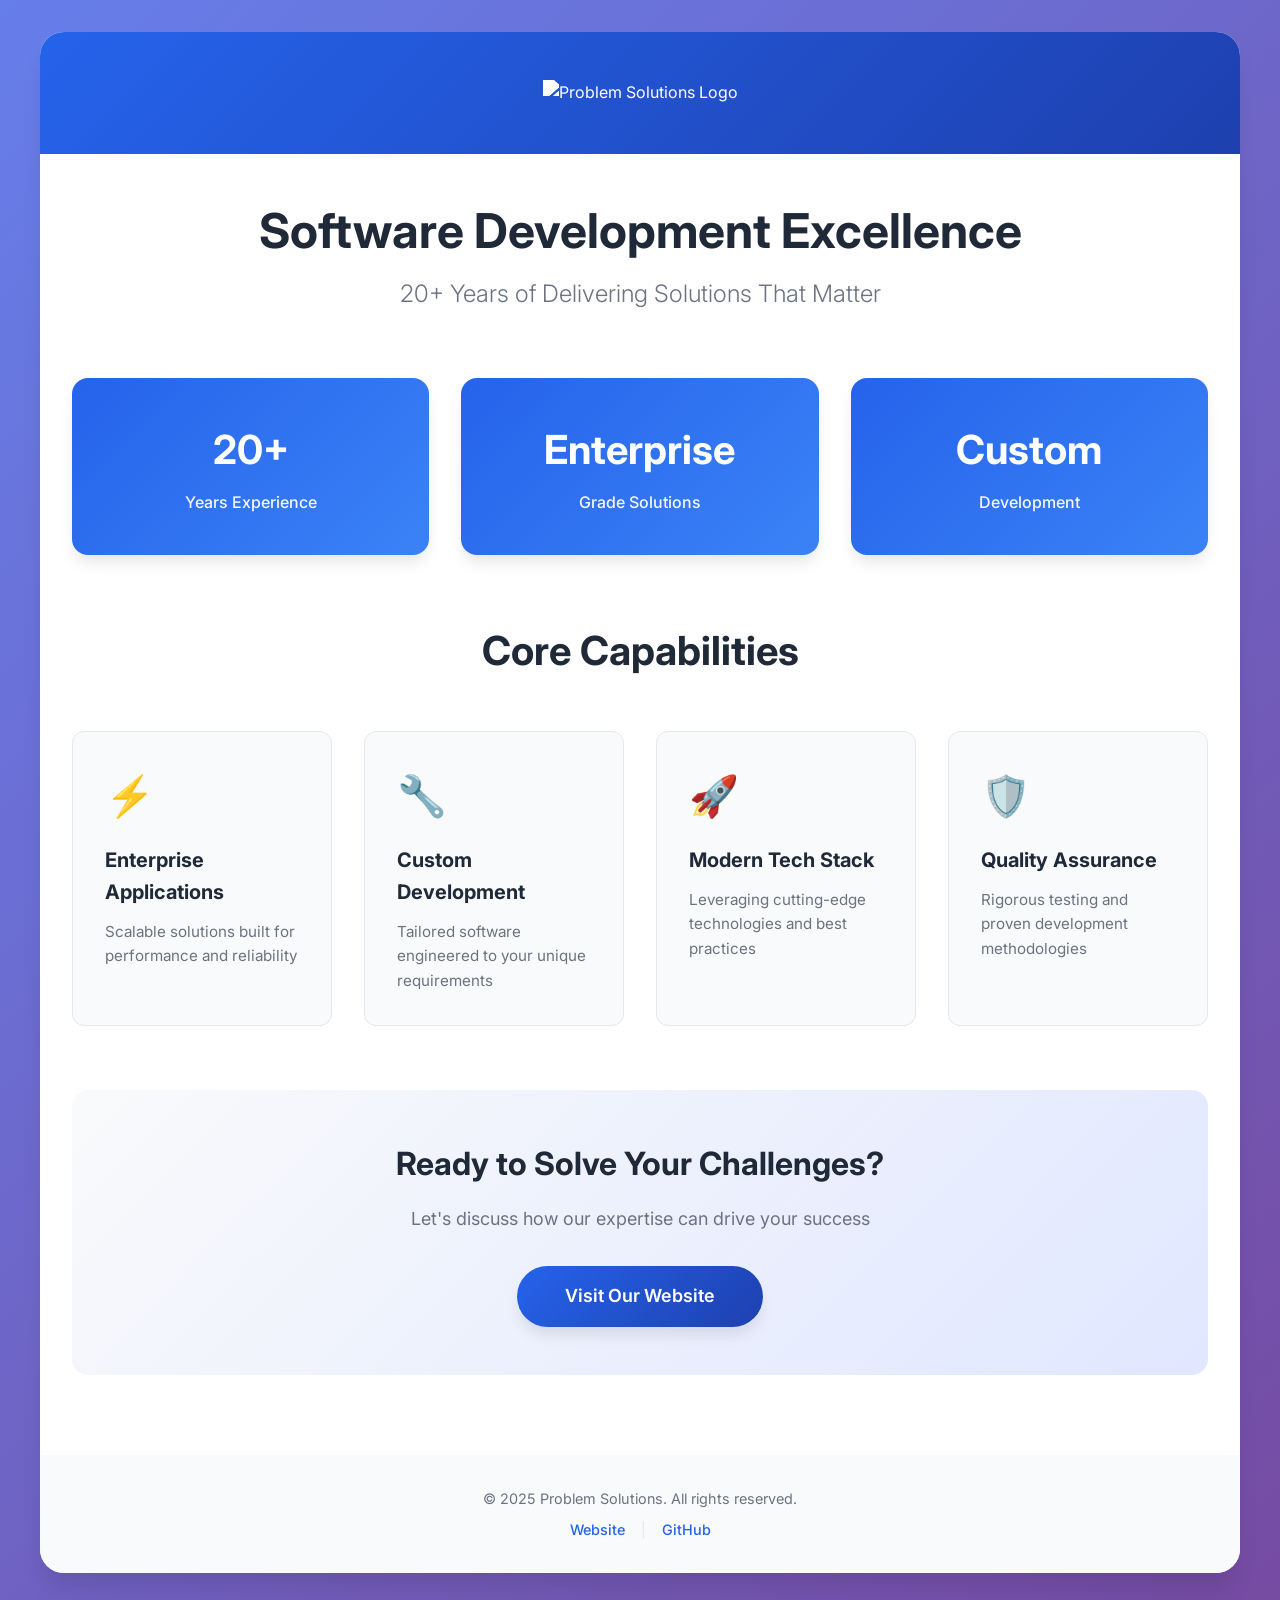
==== index.html @ 4a6b7ac7 "Launch professional GitHub page redesign Created modern, responsive landing page showcasing 20+ year" ====
<!DOCTYPE html>
<html lang="en">
<head>
    <meta charset="UTF-8">
    <meta name="viewport" content="width=device-width, initial-scale=1.0">
    <meta name="description" content="Problem Solutions - 20+ years of software development excellence. Enterprise solutions, custom development, and technical expertise.">
    <title>Problem Solutions - Software Development Excellence</title>
    <link rel="stylesheet" href="styles.css">
    <link rel="preconnect" href="https://fonts.googleapis.com">
    <link rel="preconnect" href="https://fonts.gstatic.com" crossorigin>
    <link href="https://fonts.googleapis.com/css2?family=Inter:wght@300;400;600;700&display=swap" rel="stylesheet">
</head>
<body>
    <div class="container">
        <header>
            <img src="https://problemsolutions.net/wp-content/uploads/2023/04/ps_logo_blue_white.svg" alt="Problem Solutions Logo" class="logo">
        </header>

        <main>
            <section class="hero">
                <h1>Software Development Excellence</h1>
                <p class="tagline">20+ Years of Delivering Solutions That Matter</p>
            </section>

            <section class="expertise">
                <div class="stat-grid">
                    <div class="stat-card">
                        <div class="stat-number">20+</div>
                        <div class="stat-label">Years Experience</div>
                    </div>
                    <div class="stat-card">
                        <div class="stat-number">Enterprise</div>
                        <div class="stat-label">Grade Solutions</div>
                    </div>
                    <div class="stat-card">
                        <div class="stat-number">Custom</div>
                        <div class="stat-label">Development</div>
                    </div>
                </div>
            </section>

            <section class="capabilities">
                <h2>Core Capabilities</h2>
                <div class="capabilities-grid">
                    <div class="capability">
                        <div class="capability-icon">⚡</div>
                        <h3>Enterprise Applications</h3>
                        <p>Scalable solutions built for performance and reliability</p>
                    </div>
                    <div class="capability">
                        <div class="capability-icon">🔧</div>
                        <h3>Custom Development</h3>
                        <p>Tailored software engineered to your unique requirements</p>
                    </div>
                    <div class="capability">
                        <div class="capability-icon">🚀</div>
                        <h3>Modern Tech Stack</h3>
                        <p>Leveraging cutting-edge technologies and best practices</p>
                    </div>
                    <div class="capability">
                        <div class="capability-icon">🛡️</div>
                        <h3>Quality Assurance</h3>
                        <p>Rigorous testing and proven development methodologies</p>
                    </div>
                </div>
            </section>

            <section class="cta">
                <h2>Ready to Solve Your Challenges?</h2>
                <p>Let's discuss how our expertise can drive your success</p>
                <a href="https://www.problemsolutions.net" class="cta-button" target="_blank" rel="noopener">Visit Our Website</a>
            </section>
        </main>

        <footer>
            <p>&copy; 2025 Problem Solutions. All rights reserved.</p>
            <p class="footer-links">
                <a href="https://www.problemsolutions.net" target="_blank" rel="noopener">Website</a>
                <span class="separator">|</span>
                <a href="https://github.com/problemsolutions" target="_blank" rel="noopener">GitHub</a>
            </p>
        </footer>
    </div>
</body>
</html>
---- styles.css ----
* {
    margin: 0;
    padding: 0;
    box-sizing: border-box;
}

:root {
    --primary-color: #2563eb;
    --secondary-color: #1e40af;
    --accent-color: #3b82f6;
    --text-primary: #1f2937;
    --text-secondary: #6b7280;
    --bg-light: #f9fafb;
    --bg-white: #ffffff;
    --border-color: #e5e7eb;
    --shadow: 0 10px 15px -3px rgba(0, 0, 0, 0.1);
    --shadow-lg: 0 20px 25px -5px rgba(0, 0, 0, 0.1);
}

body {
    font-family: 'Inter', -apple-system, BlinkMacSystemFont, 'Segoe UI', Roboto, Oxygen, Ubuntu, sans-serif;
    color: var(--text-primary);
    background: linear-gradient(135deg, #667eea 0%, #764ba2 100%);
    min-height: 100vh;
    padding: 2rem 1rem;
    line-height: 1.6;
}

.container {
    max-width: 1200px;
    margin: 0 auto;
    background: var(--bg-white);
    border-radius: 24px;
    box-shadow: var(--shadow-lg);
    overflow: hidden;
}

/* Header */
header {
    background: linear-gradient(135deg, var(--primary-color) 0%, var(--secondary-color) 100%);
    padding: 3rem 2rem;
    text-align: center;
}

.logo {
    max-width: 300px;
    height: auto;
    filter: brightness(0) invert(1);
}

/* Main Content */
main {
    padding: 3rem 2rem;
}

/* Hero Section */
.hero {
    text-align: center;
    margin-bottom: 4rem;
}

.hero h1 {
    font-size: 3rem;
    font-weight: 700;
    color: var(--text-primary);
    margin-bottom: 1rem;
    line-height: 1.2;
}

.tagline {
    font-size: 1.5rem;
    color: var(--text-secondary);
    font-weight: 300;
}

/* Expertise Stats */
.expertise {
    margin-bottom: 4rem;
}

.stat-grid {
    display: grid;
    grid-template-columns: repeat(auto-fit, minmax(200px, 1fr));
    gap: 2rem;
    margin-top: 2rem;
}

.stat-card {
    background: linear-gradient(135deg, var(--primary-color) 0%, var(--accent-color) 100%);
    padding: 2.5rem 1.5rem;
    border-radius: 16px;
    text-align: center;
    color: white;
    box-shadow: var(--shadow);
    transition: transform 0.3s ease, box-shadow 0.3s ease;
}

.stat-card:hover {
    transform: translateY(-5px);
    box-shadow: var(--shadow-lg);
}

.stat-number {
    font-size: 2.5rem;
    font-weight: 700;
    margin-bottom: 0.5rem;
}

.stat-label {
    font-size: 1rem;
    opacity: 0.95;
    font-weight: 500;
}

/* Capabilities Section */
.capabilities {
    margin-bottom: 4rem;
}

.capabilities h2 {
    font-size: 2.5rem;
    text-align: center;
    margin-bottom: 3rem;
    color: var(--text-primary);
}

.capabilities-grid {
    display: grid;
    grid-template-columns: repeat(auto-fit, minmax(250px, 1fr));
    gap: 2rem;
}

.capability {
    background: var(--bg-light);
    padding: 2rem;
    border-radius: 12px;
    border: 1px solid var(--border-color);
    transition: all 0.3s ease;
}

.capability:hover {
    border-color: var(--primary-color);
    box-shadow: var(--shadow);
    transform: translateY(-3px);
}

.capability-icon {
    font-size: 2.5rem;
    margin-bottom: 1rem;
}

.capability h3 {
    font-size: 1.25rem;
    margin-bottom: 0.75rem;
    color: var(--text-primary);
}

.capability p {
    color: var(--text-secondary);
    font-size: 0.95rem;
}

/* CTA Section */
.cta {
    text-align: center;
    background: linear-gradient(135deg, var(--bg-light) 0%, #e0e7ff 100%);
    padding: 3rem 2rem;
    border-radius: 16px;
    margin-bottom: 2rem;
}

.cta h2 {
    font-size: 2rem;
    margin-bottom: 1rem;
    color: var(--text-primary);
}

.cta p {
    font-size: 1.125rem;
    color: var(--text-secondary);
    margin-bottom: 2rem;
}

.cta-button {
    display: inline-block;
    background: linear-gradient(135deg, var(--primary-color) 0%, var(--secondary-color) 100%);
    color: white;
    padding: 1rem 3rem;
    border-radius: 50px;
    text-decoration: none;
    font-weight: 600;
    font-size: 1.125rem;
    transition: all 0.3s ease;
    box-shadow: var(--shadow);
}

.cta-button:hover {
    transform: translateY(-2px);
    box-shadow: var(--shadow-lg);
}

/* Footer */
footer {
    background: var(--bg-light);
    padding: 2rem;
    text-align: center;
    color: var(--text-secondary);
    font-size: 0.9rem;
}

.footer-links {
    margin-top: 0.5rem;
}

.footer-links a {
    color: var(--primary-color);
    text-decoration: none;
    font-weight: 500;
    transition: color 0.3s ease;
}

.footer-links a:hover {
    color: var(--secondary-color);
}

.separator {
    margin: 0 0.75rem;
    color: var(--border-color);
}

/* Responsive Design */
@media (max-width: 768px) {
    body {
        padding: 1rem 0.5rem;
    }

    .container {
        border-radius: 16px;
    }

    header {
        padding: 2rem 1rem;
    }

    .logo {
        max-width: 200px;
    }

    main {
        padding: 2rem 1.5rem;
    }

    .hero h1 {
        font-size: 2rem;
    }

    .tagline {
        font-size: 1.125rem;
    }

    .stat-grid {
        grid-template-columns: 1fr;
        gap: 1rem;
    }

    .capabilities h2 {
        font-size: 2rem;
    }

    .capabilities-grid {
        grid-template-columns: 1fr;
        gap: 1rem;
    }

    .cta h2 {
        font-size: 1.5rem;
    }

    .cta p {
        font-size: 1rem;
    }

    .cta-button {
        padding: 0.875rem 2rem;
        font-size: 1rem;
    }
}

@media (max-width: 480px) {
    .hero h1 {
        font-size: 1.75rem;
    }

    .stat-number {
        font-size: 2rem;
    }

    .capability-icon {
        font-size: 2rem;
    }
}
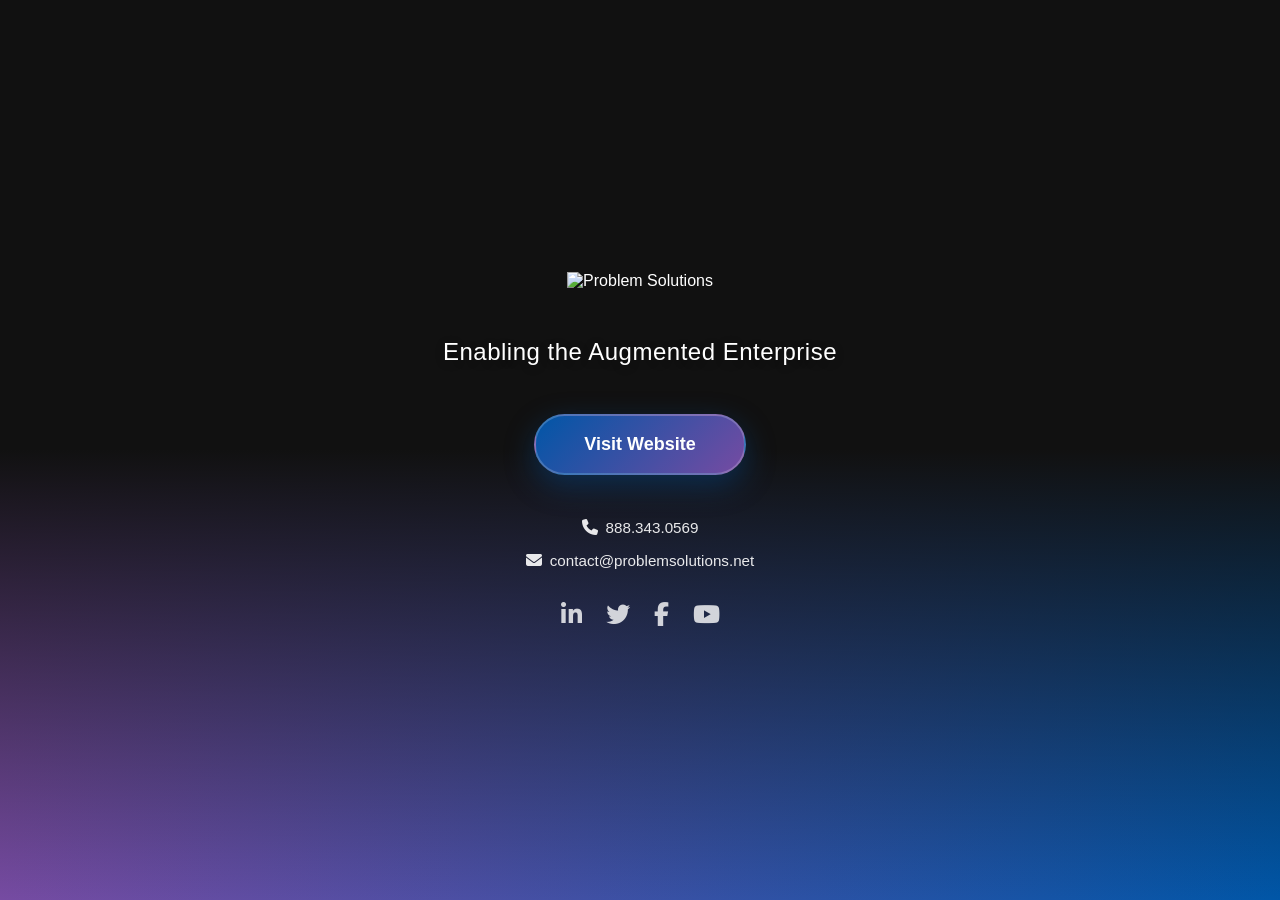
==== commit 5c2d72a4: "Simplify landing page with minimal design and contact info - Streamlined layout: logo, tagline, CTA " ====
--- a/index.html
+++ b/index.html
@@ -3,83 +3,42 @@
 <head>
     <meta charset="UTF-8">
     <meta name="viewport" content="width=device-width, initial-scale=1.0">
-    <meta name="description" content="Problem Solutions - 20+ years of software development excellence. Enterprise solutions, custom development, and technical expertise.">
-    <title>Problem Solutions - Software Development Excellence</title>
+    <meta name="description" content="Problem Solutions - Software development excellence since 2004.">
+    <title>Problem Solutions</title>
     <link rel="stylesheet" href="styles.css">
-    <link rel="preconnect" href="https://fonts.googleapis.com">
-    <link rel="preconnect" href="https://fonts.gstatic.com" crossorigin>
-    <link href="https://fonts.googleapis.com/css2?family=Inter:wght@300;400;600;700&display=swap" rel="stylesheet">
+    <link rel="stylesheet" href="https://cdnjs.cloudflare.com/ajax/libs/font-awesome/6.4.0/css/all.min.css">
 </head>
 <body>
     <div class="container">
-        <header>
-            <img src="https://problemsolutions.net/wp-content/uploads/2023/04/ps_logo_blue_white.svg" alt="Problem Solutions Logo" class="logo">
-        </header>
+        <img src="https://problemsolutions.net/wp-content/uploads/2023/04/ps_logo_blue_white.svg" alt="Problem Solutions" class="logo">
+        <p class="tagline">Enabling the Augmented Enterprise</p>
+        <a href="https://www.problemsolutions.net" class="cta-button">Visit Website</a>
 
-        <main>
-            <section class="hero">
-                <h1>Software Development Excellence</h1>
-                <p class="tagline">20+ Years of Delivering Solutions That Matter</p>
-            </section>
+        <div class="contact-info">
+            <a href="tel:8883430569" class="contact-item">
+                <i class="fas fa-phone"></i>
+                888.343.0569
+            </a>
+            <a href="mailto:contact@problemsolutions.net" class="contact-item">
+                <i class="fas fa-envelope"></i>
+                contact@problemsolutions.net
+            </a>
+        </div>
 
-            <section class="expertise">
-                <div class="stat-grid">
-                    <div class="stat-card">
-                        <div class="stat-number">20+</div>
-                        <div class="stat-label">Years Experience</div>
-                    </div>
-                    <div class="stat-card">
-                        <div class="stat-number">Enterprise</div>
-                        <div class="stat-label">Grade Solutions</div>
-                    </div>
-                    <div class="stat-card">
-                        <div class="stat-number">Custom</div>
-                        <div class="stat-label">Development</div>
-                    </div>
-                </div>
-            </section>
-
-            <section class="capabilities">
-                <h2>Core Capabilities</h2>
-                <div class="capabilities-grid">
-                    <div class="capability">
-                        <div class="capability-icon">⚡</div>
-                        <h3>Enterprise Applications</h3>
-                        <p>Scalable solutions built for performance and reliability</p>
-                    </div>
-                    <div class="capability">
-                        <div class="capability-icon">🔧</div>
-                        <h3>Custom Development</h3>
-                        <p>Tailored software engineered to your unique requirements</p>
-                    </div>
-                    <div class="capability">
-                        <div class="capability-icon">🚀</div>
-                        <h3>Modern Tech Stack</h3>
-                        <p>Leveraging cutting-edge technologies and best practices</p>
-                    </div>
-                    <div class="capability">
-                        <div class="capability-icon">🛡️</div>
-                        <h3>Quality Assurance</h3>
-                        <p>Rigorous testing and proven development methodologies</p>
-                    </div>
-                </div>
-            </section>
-
-            <section class="cta">
-                <h2>Ready to Solve Your Challenges?</h2>
-                <p>Let's discuss how our expertise can drive your success</p>
-                <a href="https://www.problemsolutions.net" class="cta-button" target="_blank" rel="noopener">Visit Our Website</a>
-            </section>
-        </main>
-
-        <footer>
-            <p>&copy; 2025 Problem Solutions. All rights reserved.</p>
-            <p class="footer-links">
-                <a href="https://www.problemsolutions.net" target="_blank" rel="noopener">Website</a>
-                <span class="separator">|</span>
-                <a href="https://github.com/problemsolutions" target="_blank" rel="noopener">GitHub</a>
-            </p>
-        </footer>
+        <div class="social-links">
+            <a href="https://www.linkedin.com/company/problemsolutions/mycompany/" target="_blank" rel="noopener" aria-label="LinkedIn">
+                <i class="fab fa-linkedin-in"></i>
+            </a>
+            <a href="https://twitter.com/prob_sols" target="_blank" rel="noopener" aria-label="Twitter">
+                <i class="fab fa-twitter"></i>
+            </a>
+            <a href="https://www.facebook.com/problemsolutionsllc" target="_blank" rel="noopener" aria-label="Facebook">
+                <i class="fab fa-facebook-f"></i>
+            </a>
+            <a href="https://www.youtube.com/@ProblemSolutions" target="_blank" rel="noopener" aria-label="YouTube">
+                <i class="fab fa-youtube"></i>
+            </a>
+        </div>
     </div>
 </body>
 </html>
--- a/styles.css
+++ b/styles.css
@@ -4,298 +4,156 @@
     box-sizing: border-box;
 }
 
-:root {
-    --primary-color: #2563eb;
-    --secondary-color: #1e40af;
-    --accent-color: #3b82f6;
-    --text-primary: #1f2937;
-    --text-secondary: #6b7280;
-    --bg-light: #f9fafb;
-    --bg-white: #ffffff;
-    --border-color: #e5e7eb;
-    --shadow: 0 10px 15px -3px rgba(0, 0, 0, 0.1);
-    --shadow-lg: 0 20px 25px -5px rgba(0, 0, 0, 0.1);
-}
-
 body {
-    font-family: 'Inter', -apple-system, BlinkMacSystemFont, 'Segoe UI', Roboto, Oxygen, Ubuntu, sans-serif;
-    color: var(--text-primary);
-    background: linear-gradient(135deg, #667eea 0%, #764ba2 100%);
+    font-family: -apple-system, BlinkMacSystemFont, 'Segoe UI', Roboto, Oxygen, Ubuntu, Cantarell, sans-serif;
+    background:
+        linear-gradient(to bottom,
+            #111 0%,
+            #111 50%,
+            transparent 100%
+        ),
+        linear-gradient(to right,
+            #764ba2 0%,
+            #0056A7 100%
+        );
+    color: #fff;
     min-height: 100vh;
-    padding: 2rem 1rem;
-    line-height: 1.6;
+    display: flex;
+    align-items: center;
+    justify-content: center;
+    padding: 2rem;
 }
 
 .container {
-    max-width: 1200px;
-    margin: 0 auto;
-    background: var(--bg-white);
-    border-radius: 24px;
-    box-shadow: var(--shadow-lg);
-    overflow: hidden;
-}
-
-/* Header */
-header {
-    background: linear-gradient(135deg, var(--primary-color) 0%, var(--secondary-color) 100%);
-    padding: 3rem 2rem;
     text-align: center;
+    max-width: 600px;
 }
 
 .logo {
-    max-width: 300px;
+    max-width: 280px;
+    width: 100%;
     height: auto;
-    filter: brightness(0) invert(1);
+    margin-bottom: 3rem;
 }
 
-/* Main Content */
-main {
-    padding: 3rem 2rem;
-}
-
-/* Hero Section */
-.hero {
-    text-align: center;
-    margin-bottom: 4rem;
-}
-
-.hero h1 {
-    font-size: 3rem;
-    font-weight: 700;
-    color: var(--text-primary);
+h1 {
+    font-size: 2.5rem;
+    font-weight: 400;
+    color: #fff;
     margin-bottom: 1rem;
     line-height: 1.2;
 }
 
 .tagline {
     font-size: 1.5rem;
-    color: var(--text-secondary);
-    font-weight: 300;
-}
-
-/* Expertise Stats */
-.expertise {
-    margin-bottom: 4rem;
-}
-
-.stat-grid {
-    display: grid;
-    grid-template-columns: repeat(auto-fit, minmax(200px, 1fr));
-    gap: 2rem;
-    margin-top: 2rem;
-}
-
-.stat-card {
-    background: linear-gradient(135deg, var(--primary-color) 0%, var(--accent-color) 100%);
-    padding: 2.5rem 1.5rem;
-    border-radius: 16px;
-    text-align: center;
-    color: white;
-    box-shadow: var(--shadow);
-    transition: transform 0.3s ease, box-shadow 0.3s ease;
-}
-
-.stat-card:hover {
-    transform: translateY(-5px);
-    box-shadow: var(--shadow-lg);
-}
-
-.stat-number {
-    font-size: 2.5rem;
-    font-weight: 700;
-    margin-bottom: 0.5rem;
-}
-
-.stat-label {
-    font-size: 1rem;
-    opacity: 0.95;
-    font-weight: 500;
-}
-
-/* Capabilities Section */
-.capabilities {
-    margin-bottom: 4rem;
-}
-
-.capabilities h2 {
-    font-size: 2.5rem;
-    text-align: center;
+    color: #fff;
+    font-weight: 400;
     margin-bottom: 3rem;
-    color: var(--text-primary);
-}
-
-.capabilities-grid {
-    display: grid;
-    grid-template-columns: repeat(auto-fit, minmax(250px, 1fr));
-    gap: 2rem;
-}
-
-.capability {
-    background: var(--bg-light);
-    padding: 2rem;
-    border-radius: 12px;
-    border: 1px solid var(--border-color);
-    transition: all 0.3s ease;
-}
-
-.capability:hover {
-    border-color: var(--primary-color);
-    box-shadow: var(--shadow);
-    transform: translateY(-3px);
-}
-
-.capability-icon {
-    font-size: 2.5rem;
-    margin-bottom: 1rem;
-}
-
-.capability h3 {
-    font-size: 1.25rem;
-    margin-bottom: 0.75rem;
-    color: var(--text-primary);
-}
-
-.capability p {
-    color: var(--text-secondary);
-    font-size: 0.95rem;
-}
-
-/* CTA Section */
-.cta {
-    text-align: center;
-    background: linear-gradient(135deg, var(--bg-light) 0%, #e0e7ff 100%);
-    padding: 3rem 2rem;
-    border-radius: 16px;
-    margin-bottom: 2rem;
-}
-
-.cta h2 {
-    font-size: 2rem;
-    margin-bottom: 1rem;
-    color: var(--text-primary);
-}
-
-.cta p {
-    font-size: 1.125rem;
-    color: var(--text-secondary);
-    margin-bottom: 2rem;
+    text-shadow: 0 2px 10px rgba(0, 0, 0, 0.3);
+    letter-spacing: 0.5px;
 }
 
 .cta-button {
     display: inline-block;
-    background: linear-gradient(135deg, var(--primary-color) 0%, var(--secondary-color) 100%);
-    color: white;
-    padding: 1rem 3rem;
-    border-radius: 50px;
+    background: linear-gradient(135deg, #0056A7 0%, #764ba2 100%);
+    color: #fff;
+    padding: 1.125rem 3rem;
     text-decoration: none;
     font-weight: 600;
     font-size: 1.125rem;
     transition: all 0.3s ease;
-    box-shadow: var(--shadow);
+    border-radius: 50px;
+    margin-bottom: 2.5rem;
+    box-shadow: 0 10px 30px rgba(0, 86, 167, 0.4);
+    position: relative;
+    overflow: hidden;
+    border: 2px solid rgba(255, 255, 255, 0.2);
 }
 
 .cta-button:hover {
-    transform: translateY(-2px);
-    box-shadow: var(--shadow-lg);
+    transform: translateY(-3px);
+    box-shadow: 0 15px 40px rgba(0, 86, 167, 0.6);
+    border-color: rgba(255, 255, 255, 0.4);
 }
 
-/* Footer */
-footer {
-    background: var(--bg-light);
-    padding: 2rem;
-    text-align: center;
-    color: var(--text-secondary);
-    font-size: 0.9rem;
+.cta-button:active {
+    transform: translateY(-1px);
 }
 
-.footer-links {
-    margin-top: 0.5rem;
+.contact-info {
+    display: flex;
+    flex-direction: column;
+    gap: 1rem;
+    margin-bottom: 2rem;
 }
 
-.footer-links a {
-    color: var(--primary-color);
+.contact-item {
+    color: rgba(255, 255, 255, 0.9);
     text-decoration: none;
-    font-weight: 500;
-    transition: color 0.3s ease;
+    font-size: 0.95rem;
+    transition: color 0.2s ease;
+    display: flex;
+    align-items: center;
+    justify-content: center;
+    gap: 0.5rem;
 }
 
-.footer-links a:hover {
-    color: var(--secondary-color);
+.contact-item:hover {
+    color: #fff;
 }
 
-.separator {
-    margin: 0 0.75rem;
-    color: var(--border-color);
+.contact-item i {
+    font-size: 1rem;
 }
 
-/* Responsive Design */
+.social-links {
+    display: flex;
+    gap: 1.5rem;
+    justify-content: center;
+}
+
+.social-links a {
+    color: rgba(255, 255, 255, 0.8);
+    font-size: 1.5rem;
+    transition: all 0.2s ease;
+}
+
+.social-links a:hover {
+    color: #fff;
+    transform: translateY(-2px);
+}
+
 @media (max-width: 768px) {
-    body {
-        padding: 1rem 0.5rem;
-    }
-
-    .container {
-        border-radius: 16px;
-    }
-
-    header {
-        padding: 2rem 1rem;
+    h1 {
+        font-size: 2rem;
     }
 
     .logo {
-        max-width: 200px;
-    }
-
-    main {
-        padding: 2rem 1.5rem;
-    }
-
-    .hero h1 {
-        font-size: 2rem;
+        max-width: 220px;
+        margin-bottom: 2rem;
     }
 
     .tagline {
-        font-size: 1.125rem;
-    }
-
-    .stat-grid {
-        grid-template-columns: 1fr;
-        gap: 1rem;
-    }
-
-    .capabilities h2 {
-        font-size: 2rem;
-    }
-
-    .capabilities-grid {
-        grid-template-columns: 1fr;
-        gap: 1rem;
-    }
-
-    .cta h2 {
-        font-size: 1.5rem;
-    }
-
-    .cta p {
         font-size: 1rem;
+        margin-bottom: 2rem;
     }
 
     .cta-button {
-        padding: 0.875rem 2rem;
-        font-size: 1rem;
+        padding: 0.75rem 2rem;
+        font-size: 0.95rem;
     }
 }
 
 @media (max-width: 480px) {
-    .hero h1 {
+    body {
+        padding: 1rem;
+    }
+
+    h1 {
         font-size: 1.75rem;
     }
 
-    .stat-number {
-        font-size: 2rem;
-    }
-
-    .capability-icon {
-        font-size: 2rem;
+    .logo {
+        max-width: 180px;
     }
 }
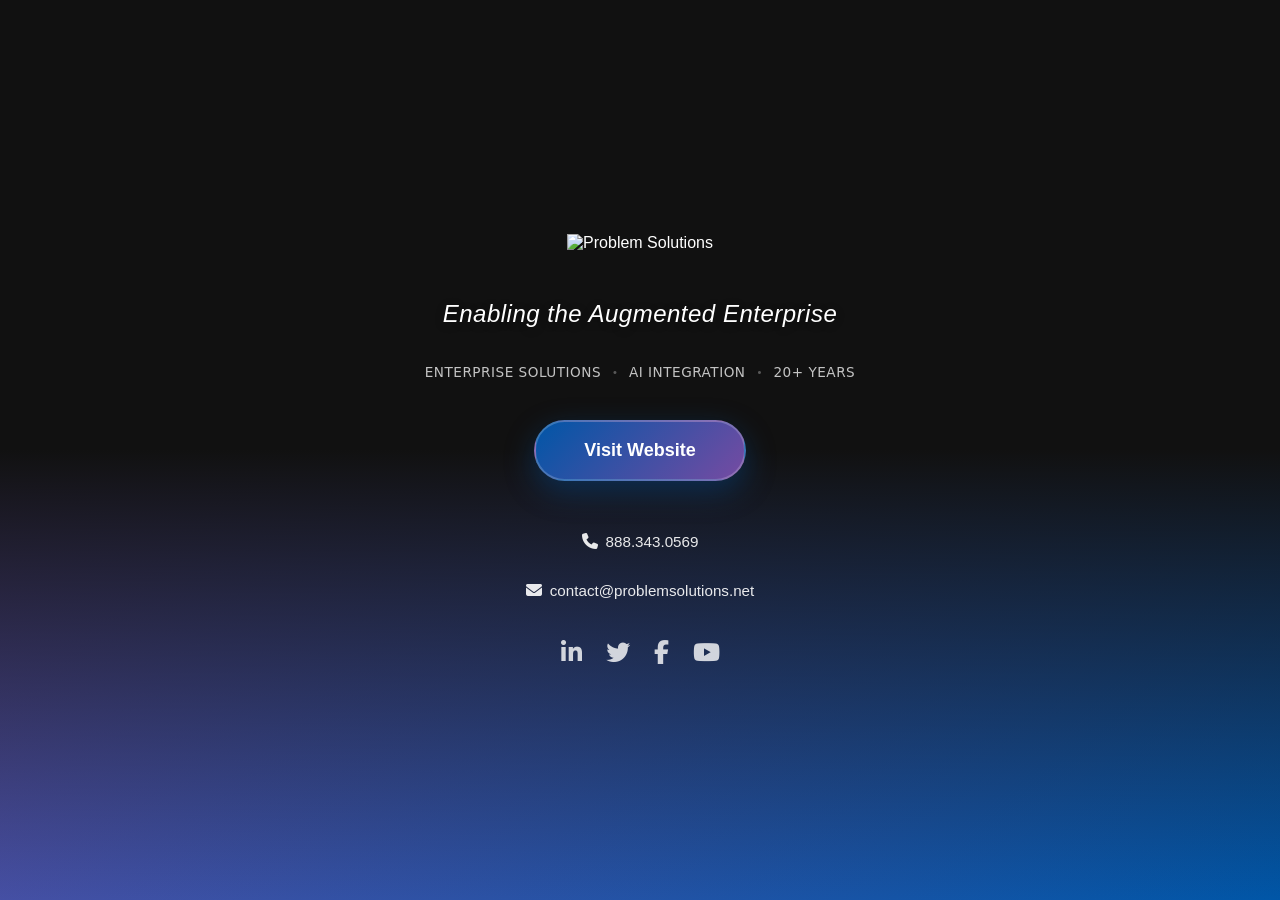
==== commit 59261468: "Add premium interactive features and animations to landing page Features: - Entrance animations: Log" ====
--- a/index.html
+++ b/index.html
@@ -3,26 +3,61 @@
 <head>
     <meta charset="UTF-8">
     <meta name="viewport" content="width=device-width, initial-scale=1.0">
-    <meta name="description" content="Problem Solutions - Software development excellence since 2004.">
-    <title>Problem Solutions</title>
+    <meta name="description" content="Problem Solutions - Software development excellence since 2004. Enabling the Augmented Enterprise with AI integration and enterprise solutions.">
+    <title>Problem Solutions - Enabling the Augmented Enterprise</title>
+
+    <!-- Open Graph Meta Tags -->
+    <meta property="og:title" content="Problem Solutions - Enabling the Augmented Enterprise">
+    <meta property="og:description" content="Software development excellence since 2004. Enterprise solutions, AI integration, and 20+ years of trusted expertise.">
+    <meta property="og:type" content="website">
+    <meta property="og:url" content="https://problemsolutions.github.io">
+    <meta property="og:image" content="https://problemsolutions.net/wp-content/uploads/2023/04/ps_logo_blue_white.svg">
+    <meta property="og:site_name" content="Problem Solutions">
+
+    <!-- Twitter Card Meta Tags -->
+    <meta name="twitter:card" content="summary_large_image">
+    <meta name="twitter:site" content="@prob_sols">
+    <meta name="twitter:title" content="Problem Solutions - Enabling the Augmented Enterprise">
+    <meta name="twitter:description" content="Software development excellence since 2004. Enterprise solutions, AI integration, and 20+ years of trusted expertise.">
+    <meta name="twitter:image" content="https://problemsolutions.net/wp-content/uploads/2023/04/ps_logo_blue_white.svg">
+
+    <link rel="icon" type="image/x-icon" href="https://problemsolutions.net/wp-content/uploads/2023/04/cropped-favicon-32x32.png">
+    <link rel="preload" href="https://problemsolutions.net/wp-content/uploads/2023/04/ps_logo_blue_white.svg" as="image">
+    <style>
+        * { margin: 0; padding: 0; box-sizing: border-box; }
+        body { font-family: -apple-system, BlinkMacSystemFont, 'Segoe UI', Roboto, Oxygen, Ubuntu, Cantarell, sans-serif; background: linear-gradient(to bottom, #111 0%, #111 50%, transparent 100%), linear-gradient(135deg, #764ba2 0%, #0056A7 50%, #764ba2 100%); background-size: 100% 100%, 200% 200%; color: #fff; min-height: 100vh; display: flex; align-items: center; justify-content: center; padding: 2rem; }
+        .container { text-align: center; max-width: 600px; }
+        .logo { max-width: 280px; width: 100%; height: auto; margin-bottom: 3rem; }
+    </style>
     <link rel="stylesheet" href="styles.css">
     <link rel="stylesheet" href="https://cdnjs.cloudflare.com/ajax/libs/font-awesome/6.4.0/css/all.min.css">
 </head>
 <body>
     <div class="container">
         <img src="https://problemsolutions.net/wp-content/uploads/2023/04/ps_logo_blue_white.svg" alt="Problem Solutions" class="logo">
-        <p class="tagline">Enabling the Augmented Enterprise</p>
+        <p class="tagline" id="rotating-tagline">Enabling the Augmented Enterprise</p>
+
+        <div class="value-props">
+            <span class="prop-item">Enterprise Solutions</span>
+            <span class="prop-divider">•</span>
+            <span class="prop-item">AI Integration</span>
+            <span class="prop-divider">•</span>
+            <span class="prop-item">20+ Years</span>
+        </div>
+
         <a href="https://www.problemsolutions.net" class="cta-button">Visit Website</a>
 
         <div class="contact-info">
-            <a href="tel:8883430569" class="contact-item">
+            <div class="contact-item" data-copy="8883430569">
                 <i class="fas fa-phone"></i>
                 888.343.0569
-            </a>
-            <a href="mailto:contact@problemsolutions.net" class="contact-item">
+                <span class="copy-feedback">Copied!</span>
+            </div>
+            <div class="contact-item" data-copy="contact@problemsolutions.net">
                 <i class="fas fa-envelope"></i>
                 contact@problemsolutions.net
-            </a>
+                <span class="copy-feedback">Copied!</span>
+            </div>
         </div>
 
         <div class="social-links">
@@ -40,5 +75,40 @@
             </a>
         </div>
     </div>
+    <script>
+        // Copy to clipboard functionality
+        document.querySelectorAll('.contact-item').forEach(item => {
+            item.addEventListener('click', async () => {
+                const textToCopy = item.getAttribute('data-copy');
+                try {
+                    await navigator.clipboard.writeText(textToCopy);
+                    item.classList.add('copied');
+                    setTimeout(() => item.classList.remove('copied'), 2000);
+                } catch (err) {
+                    console.error('Failed to copy:', err);
+                }
+            });
+        });
+
+        // Tagline rotation
+        const taglines = [
+            'Enabling the Augmented Enterprise',
+            'We Make AI Usable',
+            'Software Excellence Since 2004'
+        ];
+        let currentTagline = 0;
+        const taglineElement = document.getElementById('rotating-tagline');
+
+        function rotateTagline() {
+            taglineElement.style.opacity = '0';
+            setTimeout(() => {
+                currentTagline = (currentTagline + 1) % taglines.length;
+                taglineElement.textContent = taglines[currentTagline];
+                taglineElement.style.opacity = '1';
+            }, 500);
+        }
+
+        setInterval(rotateTagline, 4000);
+    </script>
 </body>
 </html>
--- a/styles.css
+++ b/styles.css
@@ -2,6 +2,40 @@
     margin: 0;
     padding: 0;
     box-sizing: border-box;
+}
+
+@keyframes gradientShift {
+    0% {
+        background-position: 0% 50%;
+    }
+    50% {
+        background-position: 100% 50%;
+    }
+    100% {
+        background-position: 0% 50%;
+    }
+}
+
+@keyframes fadeInUp {
+    from {
+        opacity: 0;
+        transform: translateY(30px);
+    }
+    to {
+        opacity: 1;
+        transform: translateY(0);
+    }
+}
+
+@keyframes fadeInScale {
+    from {
+        opacity: 0;
+        transform: scale(0.9);
+    }
+    to {
+        opacity: 1;
+        transform: scale(1);
+    }
 }
 
 body {
@@ -12,10 +46,13 @@
             #111 50%,
             transparent 100%
         ),
-        linear-gradient(to right,
+        linear-gradient(135deg,
             #764ba2 0%,
-            #0056A7 100%
+            #0056A7 50%,
+            #764ba2 100%
         );
+    background-size: 100% 100%, 200% 200%;
+    animation: gradientShift 15s ease infinite;
     color: #fff;
     min-height: 100vh;
     display: flex;
@@ -30,10 +67,11 @@
 }
 
 .logo {
-    max-width: 280px;
+    max-width: 410px;
     width: 100%;
     height: auto;
     margin-bottom: 3rem;
+    animation: fadeInScale 0.8s ease-out;
 }
 
 h1 {
@@ -48,9 +86,46 @@
     font-size: 1.5rem;
     color: #fff;
     font-weight: 400;
-    margin-bottom: 3rem;
+    font-style: italic;
+    margin-bottom: 2rem;
     text-shadow: 0 2px 10px rgba(0, 0, 0, 0.3);
     letter-spacing: 0.5px;
+    animation: fadeInUp 0.8s ease-out 0.3s both;
+    transition: opacity 0.5s ease;
+    min-height: 2rem;
+}
+
+.value-props {
+    display: flex;
+    align-items: center;
+    justify-content: center;
+    gap: 0.75rem;
+    margin-bottom: 2.5rem;
+    animation: fadeInUp 0.8s ease-out 0.4s both;
+    flex-wrap: wrap;
+}
+
+.prop-item {
+    font-size: 0.85rem;
+    color: rgba(255, 255, 255, 0.75);
+    font-weight: 400;
+    letter-spacing: 0.5px;
+    text-transform: uppercase;
+    font-family: 'Segoe UI', system-ui, sans-serif;
+}
+
+.prop-divider {
+    color: rgba(255, 255, 255, 0.3);
+    font-size: 0.7rem;
+}
+
+@keyframes shine {
+    0% {
+        left: -100%;
+    }
+    100% {
+        left: 100%;
+    }
 }
 
 .cta-button {
@@ -68,6 +143,18 @@
     position: relative;
     overflow: hidden;
     border: 2px solid rgba(255, 255, 255, 0.2);
+    animation: fadeInUp 0.8s ease-out 0.5s both;
+}
+
+.cta-button::before {
+    content: '';
+    position: absolute;
+    top: 0;
+    left: -100%;
+    width: 100%;
+    height: 100%;
+    background: linear-gradient(90deg, transparent, rgba(255, 255, 255, 0.3), transparent);
+    transition: left 0.5s ease;
 }
 
 .cta-button:hover {
@@ -76,6 +163,10 @@
     border-color: rgba(255, 255, 255, 0.4);
 }
 
+.cta-button:hover::before {
+    left: 100%;
+}
+
 .cta-button:active {
     transform: translateY(-1px);
 }
@@ -85,42 +176,106 @@
     flex-direction: column;
     gap: 1rem;
     margin-bottom: 2rem;
+    animation: fadeInUp 0.8s ease-out 0.7s both;
 }
 
 .contact-item {
     color: rgba(255, 255, 255, 0.9);
-    text-decoration: none;
     font-size: 0.95rem;
-    transition: color 0.2s ease;
+    transition: all 0.2s ease;
     display: flex;
     align-items: center;
     justify-content: center;
     gap: 0.5rem;
+    cursor: pointer;
+    position: relative;
+    padding: 0.5rem;
+    border-radius: 4px;
 }
 
 .contact-item:hover {
     color: #fff;
+    background: rgba(255, 255, 255, 0.1);
 }
 
 .contact-item i {
     font-size: 1rem;
 }
 
+.copy-feedback {
+    position: absolute;
+    top: -30px;
+    background: rgba(0, 86, 167, 0.95);
+    color: #fff;
+    padding: 0.25rem 0.75rem;
+    border-radius: 4px;
+    font-size: 0.8rem;
+    opacity: 0;
+    pointer-events: none;
+    transition: opacity 0.3s ease;
+}
+
+.contact-item.copied .copy-feedback {
+    opacity: 1;
+}
+
 .social-links {
     display: flex;
     gap: 1.5rem;
     justify-content: center;
+    animation: fadeInUp 0.8s ease-out 0.9s both;
+}
+
+@keyframes pulse {
+    0%, 100% {
+        transform: scale(1);
+    }
+    50% {
+        transform: scale(1.1);
+    }
 }
 
 .social-links a {
     color: rgba(255, 255, 255, 0.8);
     font-size: 1.5rem;
     transition: all 0.2s ease;
+    position: relative;
+    display: inline-block;
+}
+
+.social-links a i {
+    transition: all 0.3s ease;
+}
+
+.social-links a::after {
+    content: attr(aria-label);
+    position: absolute;
+    bottom: -35px;
+    left: 50%;
+    transform: translateX(-50%);
+    background: rgba(0, 86, 167, 0.95);
+    color: #fff;
+    padding: 0.35rem 0.75rem;
+    border-radius: 4px;
+    font-size: 0.75rem;
+    white-space: nowrap;
+    opacity: 0;
+    pointer-events: none;
+    transition: opacity 0.3s ease;
+    font-family: -apple-system, BlinkMacSystemFont, 'Segoe UI', Roboto, Oxygen, Ubuntu, Cantarell, sans-serif;
 }
 
 .social-links a:hover {
     color: #fff;
-    transform: translateY(-2px);
+}
+
+.social-links a:hover i {
+    animation: pulse 0.6s ease;
+    filter: drop-shadow(0 0 8px rgba(255, 255, 255, 0.6));
+}
+
+.social-links a:hover::after {
+    opacity: 1;
 }
 
 @media (max-width: 768px) {
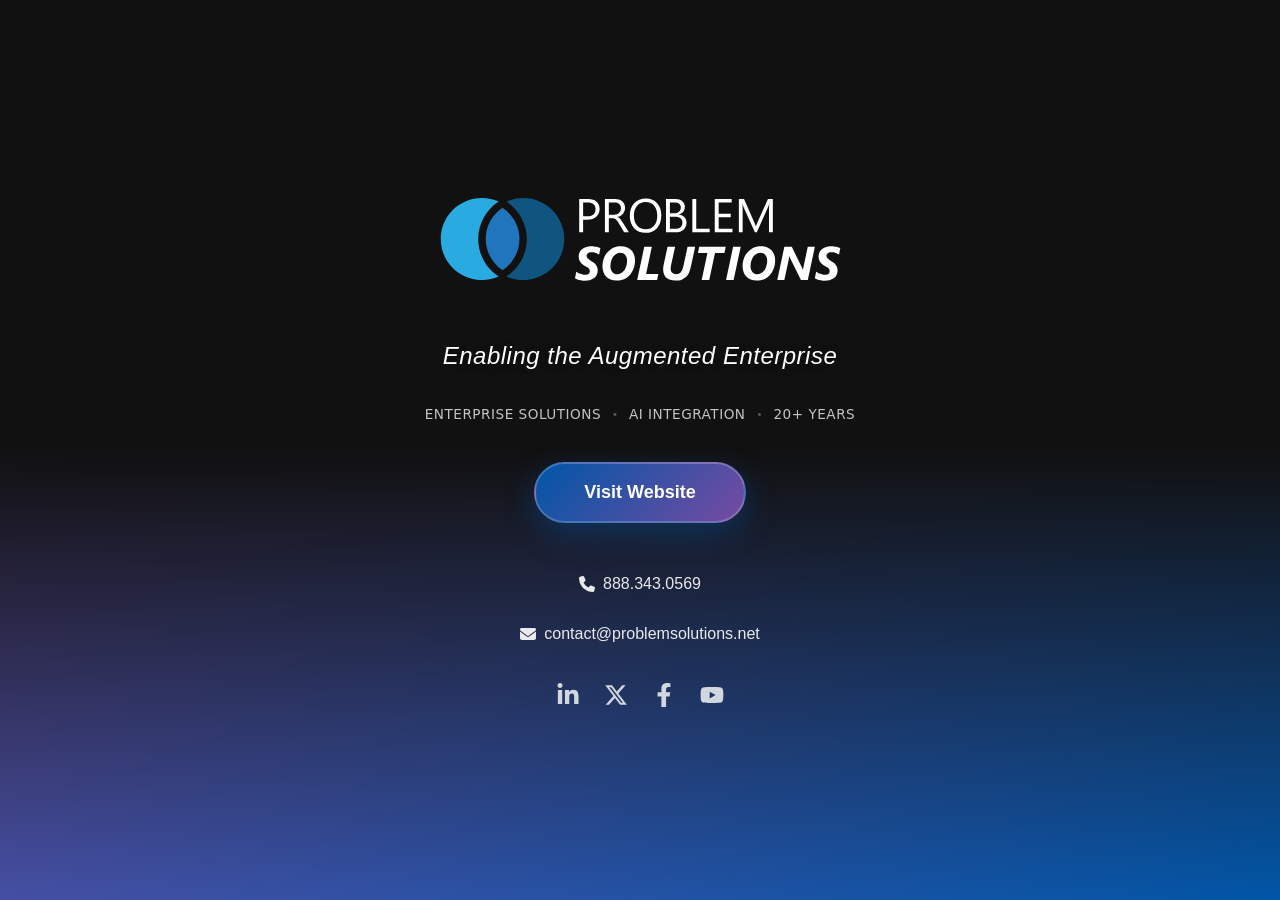
==== commit 0b489617: "Modernize HTML5 structure and optimize performance - Convert to semantic HTML5 elements (main, heade" ====
--- a/index.html
+++ b/index.html
@@ -11,7 +11,7 @@
     <meta property="og:description" content="Software development excellence since 2004. Enterprise solutions, AI integration, and 20+ years of trusted expertise.">
     <meta property="og:type" content="website">
     <meta property="og:url" content="https://problemsolutions.github.io">
-    <meta property="og:image" content="https://problemsolutions.net/wp-content/uploads/2023/04/ps_logo_blue_white.svg">
+    <meta property="og:image" content="https://problemsolutions.github.io/logo.svg">
     <meta property="og:site_name" content="Problem Solutions">
 
     <!-- Twitter Card Meta Tags -->
@@ -19,96 +19,120 @@
     <meta name="twitter:site" content="@prob_sols">
     <meta name="twitter:title" content="Problem Solutions - Enabling the Augmented Enterprise">
     <meta name="twitter:description" content="Software development excellence since 2004. Enterprise solutions, AI integration, and 20+ years of trusted expertise.">
-    <meta name="twitter:image" content="https://problemsolutions.net/wp-content/uploads/2023/04/ps_logo_blue_white.svg">
+    <meta name="twitter:image" content="https://problemsolutions.github.io/logo.svg">
+    <link rel="canonical" href="https://problemsolutions.github.io/">
+    <link rel="icon" type="image/png" href="favicon.png">
+    <link rel="preload" href="logo.svg" as="image" type="image/svg+xml" fetchpriority="high">
+    <link rel="stylesheet" href="styles.css">
 
-    <link rel="icon" type="image/x-icon" href="https://problemsolutions.net/wp-content/uploads/2023/04/cropped-favicon-32x32.png">
-    <link rel="preload" href="https://problemsolutions.net/wp-content/uploads/2023/04/ps_logo_blue_white.svg" as="image">
-    <style>
-        * { margin: 0; padding: 0; box-sizing: border-box; }
-        body { font-family: -apple-system, BlinkMacSystemFont, 'Segoe UI', Roboto, Oxygen, Ubuntu, Cantarell, sans-serif; background: linear-gradient(to bottom, #111 0%, #111 50%, transparent 100%), linear-gradient(135deg, #764ba2 0%, #0056A7 50%, #764ba2 100%); background-size: 100% 100%, 200% 200%; color: #fff; min-height: 100vh; display: flex; align-items: center; justify-content: center; padding: 2rem; }
-        .container { text-align: center; max-width: 600px; }
-        .logo { max-width: 280px; width: 100%; height: auto; margin-bottom: 3rem; }
-    </style>
-    <link rel="stylesheet" href="styles.css">
-    <link rel="stylesheet" href="https://cdnjs.cloudflare.com/ajax/libs/font-awesome/6.4.0/css/all.min.css">
+    <!-- Structured Data -->
+    <script type="application/ld+json">
+    {
+        "@context": "https://schema.org",
+        "@type": "Organization",
+        "name": "Problem Solutions",
+        "url": "https://www.problemsolutions.net",
+        "logo": "https://problemsolutions.github.io/logo.svg",
+        "description": "Software development excellence since 2004. Enabling the Augmented Enterprise with AI integration and enterprise solutions.",
+        "foundingDate": "2004",
+        "telephone": "+1-888-343-0569",
+        "email": "contact@problemsolutions.net",
+        "sameAs": [
+            "https://www.linkedin.com/company/problemsolutions/",
+            "https://twitter.com/prob_sols",
+            "https://www.facebook.com/problemsolutionsllc",
+            "https://www.youtube.com/@ProblemSolutions"
+        ]
+    }
+    </script>
 </head>
 <body>
-    <div class="container">
-        <img src="https://problemsolutions.net/wp-content/uploads/2023/04/ps_logo_blue_white.svg" alt="Problem Solutions" class="logo">
-        <p class="tagline" id="rotating-tagline">Enabling the Augmented Enterprise</p>
+    <main class="container">
+        <header>
+            <img src="logo.svg" alt="Problem Solutions" class="logo" width="410" height="104" decoding="async">
+            <p class="tagline" id="rotating-tagline">Enabling the Augmented Enterprise</p>
 
-        <div class="value-props">
-            <span class="prop-item">Enterprise Solutions</span>
-            <span class="prop-divider">•</span>
-            <span class="prop-item">AI Integration</span>
-            <span class="prop-divider">•</span>
-            <span class="prop-item">20+ Years</span>
-        </div>
+            <div class="value-props" role="list">
+                <span class="prop-item" role="listitem">Enterprise Solutions</span>
+                <span class="prop-divider" aria-hidden="true">•</span>
+                <span class="prop-item" role="listitem">AI Integration</span>
+                <span class="prop-divider" aria-hidden="true">•</span>
+                <span class="prop-item" role="listitem">20+ Years</span>
+            </div>
+        </header>
 
-        <a href="https://www.problemsolutions.net" class="cta-button">Visit Website</a>
+        <section class="cta-section">
+            <a href="https://www.problemsolutions.net" class="cta-button">Visit Website</a>
+        </section>
 
-        <div class="contact-info">
-            <div class="contact-item" data-copy="8883430569">
-                <i class="fas fa-phone"></i>
-                888.343.0569
-                <span class="copy-feedback">Copied!</span>
-            </div>
-            <div class="contact-item" data-copy="contact@problemsolutions.net">
-                <i class="fas fa-envelope"></i>
-                contact@problemsolutions.net
-                <span class="copy-feedback">Copied!</span>
-            </div>
-        </div>
+        <footer>
+            <address class="contact-info">
+                <button type="button" class="contact-item" data-copy="8883430569" aria-label="Copy phone number">
+                    <svg aria-hidden="true" width="16" height="16" viewBox="0 0 512 512" fill="currentColor"><path d="M164.9 24.6c-7.7-18.6-28-28.5-47.4-23.2l-88 24C12.1 30.2 0 46 0 64C0 311.4 200.6 512 448 512c18 0 33.8-12.1 38.6-29.5l24-88c5.3-19.4-4.6-39.7-23.2-47.4l-96-40c-16.3-6.8-35.2-2.1-46.3 11.6L304.7 368C234.3 334.7 177.3 277.7 144 207.3L193.3 167c13.7-11.2 18.4-30 11.6-46.3l-40-96z"/></svg>
+                    <span>888.343.0569</span>
+                    <span class="copy-feedback">Copied!</span>
+                </button>
+                <button type="button" class="contact-item" data-copy="contact@problemsolutions.net" aria-label="Copy email address">
+                    <svg aria-hidden="true" width="16" height="16" viewBox="0 0 512 512" fill="currentColor"><path d="M48 64C21.5 64 0 85.5 0 112c0 15.1 7.1 29.3 19.2 38.4L236.8 313.6c11.4 8.5 27 8.5 38.4 0L492.8 150.4c12.1-9.1 19.2-23.3 19.2-38.4c0-26.5-21.5-48-48-48H48zM0 176V384c0 35.3 28.7 64 64 64H448c35.3 0 64-28.7 64-64V176L294.4 339.2c-22.8 17.1-54 17.1-76.8 0L0 176z"/></svg>
+                    <span>contact@problemsolutions.net</span>
+                    <span class="copy-feedback">Copied!</span>
+                </button>
+            </address>
 
-        <div class="social-links">
-            <a href="https://www.linkedin.com/company/problemsolutions/mycompany/" target="_blank" rel="noopener" aria-label="LinkedIn">
-                <i class="fab fa-linkedin-in"></i>
-            </a>
-            <a href="https://twitter.com/prob_sols" target="_blank" rel="noopener" aria-label="Twitter">
-                <i class="fab fa-twitter"></i>
-            </a>
-            <a href="https://www.facebook.com/problemsolutionsllc" target="_blank" rel="noopener" aria-label="Facebook">
-                <i class="fab fa-facebook-f"></i>
-            </a>
-            <a href="https://www.youtube.com/@ProblemSolutions" target="_blank" rel="noopener" aria-label="YouTube">
-                <i class="fab fa-youtube"></i>
-            </a>
-        </div>
-    </div>
+            <nav class="social-links" aria-label="Social media links">
+                <a href="https://www.linkedin.com/company/problemsolutions/mycompany/" target="_blank" rel="noopener noreferrer" aria-label="LinkedIn">
+                    <svg aria-hidden="true" width="24" height="24" viewBox="0 0 448 512" fill="currentColor"><path d="M100.28 448H7.4V148.9h92.88zM53.79 108.1C24.09 108.1 0 83.5 0 53.8a53.79 53.79 0 0 1 107.58 0c0 29.7-24.1 54.3-53.79 54.3zM447.9 448h-92.68V302.4c0-34.7-.7-79.2-48.29-79.2-48.29 0-55.69 37.7-55.69 76.7V448h-92.78V148.9h89.08v40.8h1.3c12.4-23.5 42.69-48.3 87.88-48.3 94 0 111.28 61.9 111.28 142.3V448z"/></svg>
+                </a>
+                <a href="https://twitter.com/prob_sols" target="_blank" rel="noopener noreferrer" aria-label="Twitter">
+                    <svg aria-hidden="true" width="24" height="24" viewBox="0 0 512 512" fill="currentColor"><path d="M389.2 48h70.6L305.6 224.2 487 464H345L233.7 318.6 106.5 464H35.8L200.7 275.5 26.8 48H172.4L272.9 180.9 389.2 48zM364.4 421.8h39.1L151.1 88h-42L364.4 421.8z"/></svg>
+                </a>
+                <a href="https://www.facebook.com/problemsolutionsllc" target="_blank" rel="noopener noreferrer" aria-label="Facebook">
+                    <svg aria-hidden="true" width="24" height="24" viewBox="0 0 320 512" fill="currentColor"><path d="M279.14 288l14.22-92.66h-88.91v-60.13c0-25.35 12.42-50.06 52.24-50.06h40.42V6.26S260.43 0 225.36 0c-73.22 0-121.08 44.38-121.08 124.72v70.62H22.89V288h81.39v224h100.17V288z"/></svg>
+                </a>
+                <a href="https://www.youtube.com/@ProblemSolutions" target="_blank" rel="noopener noreferrer" aria-label="YouTube">
+                    <svg aria-hidden="true" width="24" height="24" viewBox="0 0 576 512" fill="currentColor"><path d="M549.655 124.083c-6.281-23.65-24.787-42.276-48.284-48.597C458.781 64 288 64 288 64S117.22 64 74.629 75.486c-23.497 6.322-42.003 24.947-48.284 48.597-11.412 42.867-11.412 132.305-11.412 132.305s0 89.438 11.412 132.305c6.281 23.65 24.787 41.5 48.284 47.821C117.22 448 288 448 288 448s170.78 0 213.371-11.486c23.497-6.321 42.003-24.171 48.284-47.821 11.412-42.867 11.412-132.305 11.412-132.305s0-89.438-11.412-132.305zm-317.51 213.508V175.185l142.739 81.205-142.739 81.201z"/></svg>
+                </a>
+            </nav>
+        </footer>
+    </main>
     <script>
-        // Copy to clipboard functionality
-        document.querySelectorAll('.contact-item').forEach(item => {
-            item.addEventListener('click', async () => {
-                const textToCopy = item.getAttribute('data-copy');
-                try {
-                    await navigator.clipboard.writeText(textToCopy);
-                    item.classList.add('copied');
-                    setTimeout(() => item.classList.remove('copied'), 2000);
-                } catch (err) {
-                    console.error('Failed to copy:', err);
-                }
+        'use strict';
+
+        document.addEventListener('DOMContentLoaded', () => {
+            // Copy to clipboard functionality
+            document.querySelectorAll('.contact-item').forEach(item => {
+                item.addEventListener('click', async () => {
+                    const textToCopy = item.dataset.copy;
+                    try {
+                        await navigator.clipboard.writeText(textToCopy);
+                        item.classList.add('copied');
+                        setTimeout(() => item.classList.remove('copied'), 2000);
+                    } catch (err) {
+                        console.error('Failed to copy:', err);
+                    }
+                });
             });
+
+            // Tagline rotation
+            const taglines = [
+                'Enabling the Augmented Enterprise',
+                'We Make AI Usable',
+                'Software Excellence Since 2004'
+            ];
+            let currentIndex = 0;
+            const taglineEl = document.getElementById('rotating-tagline');
+
+            const rotateTagline = () => {
+                taglineEl.style.opacity = '0';
+                setTimeout(() => {
+                    currentIndex = (currentIndex + 1) % taglines.length;
+                    taglineEl.textContent = taglines[currentIndex];
+                    taglineEl.style.opacity = '1';
+                }, 500);
+            };
+
+            setInterval(rotateTagline, 4000);
         });
-
-        // Tagline rotation
-        const taglines = [
-            'Enabling the Augmented Enterprise',
-            'We Make AI Usable',
-            'Software Excellence Since 2004'
-        ];
-        let currentTagline = 0;
-        const taglineElement = document.getElementById('rotating-tagline');
-
-        function rotateTagline() {
-            taglineElement.style.opacity = '0';
-            setTimeout(() => {
-                currentTagline = (currentTagline + 1) % taglines.length;
-                taglineElement.textContent = taglines[currentTagline];
-                taglineElement.style.opacity = '1';
-            }, 500);
-        }
-
-        setInterval(rotateTagline, 4000);
     </script>
 </body>
 </html>
--- a/styles.css
+++ b/styles.css
@@ -2,6 +2,28 @@
     margin: 0;
     padding: 0;
     box-sizing: border-box;
+}
+
+/* HTML5 semantic element resets */
+main, header, footer, section, nav, address {
+    display: block;
+    font-style: normal;
+}
+
+/* Button reset for accessibility */
+button.contact-item {
+    background: none;
+    border: none;
+    font: inherit;
+    cursor: pointer;
+    outline: inherit;
+}
+
+button.contact-item:focus-visible,
+.social-links a:focus-visible {
+    outline: 2px solid rgba(255, 255, 255, 0.8);
+    outline-offset: 4px;
+    border-radius: 4px;
 }
 
 @keyframes gradientShift {
